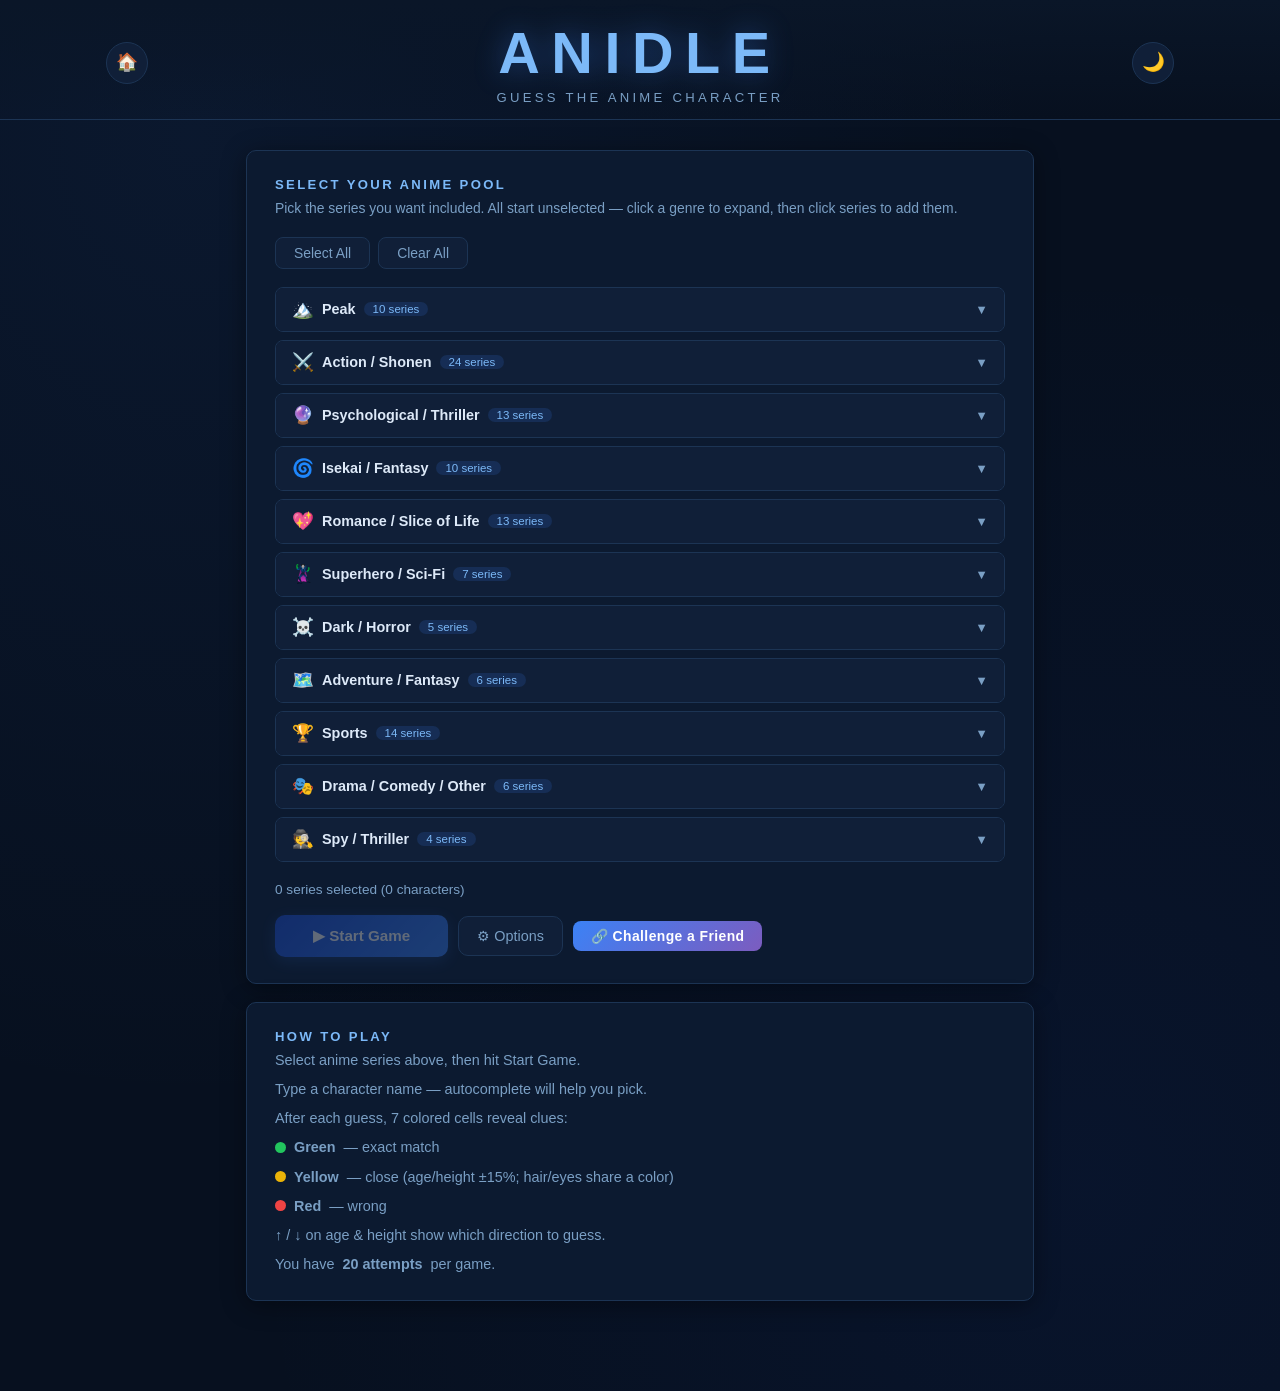
==== character.html @ cc4b34c2 "Add files via upload" ====
<!DOCTYPE html>
<html lang="en" data-theme="dark">
<head>
  <meta charset="UTF-8" />
  <meta name="viewport" content="width=device-width, initial-scale=1.0" />
  <title>ANIDLE – Guess the Anime Character</title>
  <link rel="stylesheet" href="style.css" />
</head>
<body>
<div id="app">

  <!-- HEADER -->
  <header>
    <div class="header-inner">
      <div class="header-left">
        <a href="index.html" class="home-btn" title="Back to mode select">🏠</a>
      </div>
      <div class="header-center">
        <h1 class="logo">ANIDLE</h1>
        <p class="tagline">Guess the Anime Character</p>
      </div>
      <div class="header-right">
        <button id="theme-toggle" class="theme-btn" title="Toggle light/dark mode">
          <span class="theme-icon">🌙</span>
        </button>
      </div>
    </div>
  </header>

  <!-- SETUP SCREEN -->
  <div id="setup-screen" class="screen active">
    <div class="setup-container">

      <div class="setup-card">
        <h2 class="section-title">Select Your Anime Pool</h2>
        <p class="setup-sub">Pick the series you want included. All start unselected — click a genre to expand, then click series to add them.</p>

        <div class="series-controls">
          <button id="select-all-btn" class="ctrl-btn">Select All</button>
          <button id="clear-all-btn" class="ctrl-btn">Clear All</button>
        </div>

        <div id="genre-list" class="genre-list"></div>

        <p id="pool-count" class="pool-count">0 series selected (0 characters)</p>

        <div class="start-row">
          <button id="start-btn" class="start-btn" disabled>▶ Start Game</button>
          <button id="options-btn" class="options-btn" title="Game Options">⚙ Options</button>
        </div>
      </div>

      <div class="how-to-play">
        <h3 class="section-title">How to Play</h3>
        <ul>
          <li>Select anime series above, then hit Start Game.</li>
          <li>Type a character name — autocomplete will help you pick.</li>
          <li>After each guess, 7 colored cells reveal clues:</li>
          <li><span class="dot green"></span><strong>Green</strong> — exact match</li>
          <li><span class="dot yellow"></span><strong>Yellow</strong> — close (age/height ±15%; hair/eyes share a color)</li>
          <li><span class="dot red"></span><strong>Red</strong> — wrong</li>
          <li>↑ / ↓ on age &amp; height show which direction to guess.</li>
          <li>You have <strong>20 attempts</strong> per game.</li>
        </ul>
      </div>

    </div>
  </div>

  <!-- GAME SCREEN -->
  <div id="game-screen" class="screen">
    <div class="game-layout">

      <!-- Main game column -->
      <div class="game-main">
        <div class="game-top">
          <button id="back-btn" class="back-btn">← Change Series</button>
          <div class="attempts-badge">Attempts: <span id="attempts-used">0</span> / 20</div>
        </div>

        <div class="guess-area">
          <div class="input-row">
            <div class="autocomplete-wrap">
              <input type="text" id="guess-input" placeholder="Type character name…" autocomplete="off" />
              <ul id="autocomplete-list" class="autocomplete-list hidden"></ul>
            </div>
            <button id="guess-btn">Guess</button>
          </div>
          <p id="guess-msg" class="guess-msg"></p>
        </div>

        <div class="table-wrap">
          <table id="guess-table">
            <thead>
              <tr>
                <th>#</th>
                <th>Name</th>
                <th>Series</th>
                <th>Age</th>
                <th>Height (cm)</th>
                <th>Gender</th>
                <th>Hair</th>
                <th>Eyes</th>
              </tr>
            </thead>
            <tbody id="guess-tbody"></tbody>
          </table>
        </div>
      </div>

      <!-- Side panel: selected series -->
      <div class="game-side">
        <div class="side-panel">
          <h3 class="side-title">Series in Pool</h3>
          <ul id="game-series-list" class="game-series-list"></ul>
        </div>
      </div>

    </div>
  </div>

  <!-- RESULT OVERLAY -->
  <div id="result-overlay" class="result-overlay hidden">
    <div class="result-card">
      <div id="result-emoji" class="result-emoji"></div>
      <h2 id="result-title"></h2>
      <p id="result-sub"></p>
      <div id="result-char" class="result-char"></div>
      <button id="play-again-btn" class="start-btn">▶ Play Again</button>
      <button id="change-series-btn" class="ctrl-btn">Change Series</button>
    </div>
  </div>

  <!-- OPTIONS MODAL -->
  <div id="options-overlay" class="options-overlay hidden">
    <div class="options-card">
      <div class="options-header">
        <h2 class="options-title">⚙ Game Options</h2>
        <button id="options-close" class="options-close">✕</button>
      </div>

      <div class="options-body">

        <div class="option-group">
          <div class="option-group-label">Search Bar</div>

          <div class="option-row">
            <div class="option-info">
              <span class="option-name">Show anime series in suggestions</span>
              <span class="option-desc">Autocomplete shows "Character (Series)" to help identify characters</span>
            </div>
            <label class="toggle">
              <input type="checkbox" id="opt-show-series" checked />
              <span class="toggle-slider"></span>
            </label>
          </div>

          <div class="option-row">
            <div class="option-info">
              <span class="option-name">Search by anime series name</span>
              <span class="option-desc">Type an anime name to filter characters from that series</span>
            </div>
            <label class="toggle">
              <input type="checkbox" id="opt-search-by-series" />
              <span class="toggle-slider"></span>
            </label>
          </div>

          <div class="option-row">
            <div class="option-info">
              <span class="option-name">Search by both name and series</span>
              <span class="option-desc">Matches characters whose name OR series contains your query</span>
            </div>
            <label class="toggle">
              <input type="checkbox" id="opt-search-both" />
              <span class="toggle-slider"></span>
            </label>
          </div>
        </div>

        <div class="option-group">
          <div class="option-group-label">Gameplay</div>

          <div class="option-row">
            <div class="option-info">
              <span class="option-name">Hide series column</span>
              <span class="option-desc">Removes the Series column from the guess table for a harder challenge</span>
            </div>
            <label class="toggle">
              <input type="checkbox" id="opt-hide-series-col" />
              <span class="toggle-slider"></span>
            </label>
          </div>

          <div class="option-row">
            <div class="option-info">
              <span class="option-name">Hard mode</span>
              <span class="option-desc">Reduces max attempts from 20 to 10</span>
            </div>
            <label class="toggle">
              <input type="checkbox" id="opt-hard-mode" />
              <span class="toggle-slider"></span>
            </label>
          </div>
        </div>

      </div>

      <div class="options-footer">
        <button id="options-save" class="start-btn">Save Options</button>
      </div>
    </div>
  </div>

</div>
<script src="data.js"></script>
<script src="game.js"></script>
</body>
</html>
---- style.css ----
/* ── ANIDLE – Dual Theme (Dark Blue / Light) ─────────────────────────────── */

/* ── DARK THEME (default) ────────────────────────────────────────────────── */
:root,
[data-theme="dark"] {
  --bg:          #07101f;
  --bg-card:     #0c1a30;
  --bg-card2:    #101f38;
  --bg-input:    #080f1e;
  --border:      #1c3454;
  --border-hi:   #2d6aad;
  --accent:      #3b82f6;
  --accent-dim:  #1d4ed8;
  --accent-light:#7cb9f8;
  --text:        #dde9f8;
  --text-muted:  #7a9fc4;
  --text-dim:    #2e4a68;
  --overlay-bg:  rgba(4,10,22,.88);

  --green:       #22c55e;  --green-bg:  #052e16;
  --yellow:      #eab308;  --yellow-bg: #3d2000;
  --red:         #ef4444;  --red-bg:    #450a0a;

  --shadow-card: 0 4px 24px rgba(0,0,0,.4);
  --shadow-modal: 0 20px 60px rgba(0,0,0,.6);
}

/* ── LIGHT THEME ─────────────────────────────────────────────────────────── */
[data-theme="light"] {
  --bg:          #f0f4fb;
  --bg-card:     #ffffff;
  --bg-card2:    #e8edf8;
  --bg-input:    #f8faff;
  --border:      #c8d8ee;
  --border-hi:   #5b9adf;
  --accent:      #2563eb;
  --accent-dim:  #1d4ed8;
  --accent-light:#1e40af;
  --text:        #0f172a;
  --text-muted:  #475569;
  --text-dim:    #94a3b8;
  --overlay-bg:  rgba(15,23,42,.55);

  --green:       #16a34a;  --green-bg:  #dcfce7;
  --yellow:      #ca8a04;  --yellow-bg: #fef9c3;
  --red:         #dc2626;  --red-bg:    #fee2e2;

  --shadow-card: 0 4px 24px rgba(100,116,139,.12);
  --shadow-modal: 0 20px 60px rgba(15,23,42,.22);
}

*, *::before, *::after { box-sizing: border-box; margin: 0; padding: 0; }
html { scroll-behavior: smooth; }

body {
  background: var(--bg);
  color: var(--text);
  font-family: Arial, Helvetica, sans-serif;
  font-size: 15px;
  min-height: 100vh;
  transition: background .25s, color .25s;
}

[data-theme="dark"] body {
  background-image:
    radial-gradient(ellipse at 15% 10%, rgba(59,130,246,.07) 0%, transparent 55%),
    radial-gradient(ellipse at 85% 85%, rgba(29,78,216,.07) 0%, transparent 55%);
}

/* ── HEADER ─────────────────────────────────────────────────────────────── */
header {
  border-bottom: 1px solid var(--border);
  background: var(--bg-card);
  transition: background .25s, border-color .25s;
}
[data-theme="dark"] header {
  background: linear-gradient(180deg, #0a1628 0%, transparent 100%);
}

.header-inner {
  display: flex;
  align-items: center;
  justify-content: space-between;
  max-width: 1100px;
  margin: 0 auto;
  padding: 20px 16px 14px;
}
.header-left, .header-right { flex: 0 0 60px; }
.header-right { display: flex; justify-content: flex-end; }
.header-center { text-align: center; }

.logo {
  font-family: Arial Black, Arial, sans-serif;
  font-size: clamp(2.2rem, 6vw, 3.6rem);
  font-weight: 900;
  letter-spacing: .2em;
  color: var(--accent);
  transition: color .25s;
}
[data-theme="dark"] .logo {
  color: var(--accent-light);
  filter: drop-shadow(0 0 14px rgba(59,130,246,.4));
}
.tagline {
  color: var(--text-muted);
  font-size: .82rem;
  letter-spacing: .25em;
  text-transform: uppercase;
  margin-top: 4px;
}

/* ── THEME TOGGLE ────────────────────────────────────────────────────────── */
.theme-btn {
  background: var(--bg-card2);
  border: 1px solid var(--border);
  border-radius: 50%;
  width: 42px; height: 42px;
  display: flex; align-items: center; justify-content: center;
  cursor: pointer;
  font-size: 1.15rem;
  transition: all .2s;
  line-height: 1;
}
.theme-btn:hover {
  border-color: var(--accent);
  transform: rotate(20deg) scale(1.08);
  box-shadow: 0 0 10px rgba(59,130,246,.3);
}

/* ── SCREENS ─────────────────────────────────────────────────────────────── */
.screen { display: none; }
.screen.active { display: block; }

/* ── SETUP ───────────────────────────────────────────────────────────────── */
.setup-container {
  max-width: 820px;
  margin: 30px auto;
  padding: 0 16px 60px;
  display: flex;
  flex-direction: column;
  gap: 18px;
}

.setup-card, .how-to-play {
  background: var(--bg-card);
  border: 1px solid var(--border);
  border-radius: 10px;
  padding: 26px 28px;
  box-shadow: var(--shadow-card);
  transition: background .25s, border-color .25s;
}

.section-title {
  font-size: .82rem;
  letter-spacing: .18em;
  text-transform: uppercase;
  color: var(--accent);
  margin-bottom: 6px;
}
[data-theme="dark"] .section-title { color: var(--accent-light); }

.setup-sub {
  color: var(--text-muted);
  font-size: .87rem;
  margin-bottom: 18px;
  line-height: 1.5;
}

.series-controls {
  display: flex;
  gap: 8px;
  margin-bottom: 18px;
}
.ctrl-btn {
  background: var(--bg-card2);
  border: 1px solid var(--border);
  color: var(--text-muted);
  padding: 7px 18px;
  border-radius: 8px;
  font-family: Arial, Helvetica, sans-serif;
  font-size: .87rem;
  cursor: pointer;
  transition: all .15s;
}
.ctrl-btn:hover { border-color: var(--accent); color: var(--accent); }

/* ── START ROW ───────────────────────────────────────────────────────────── */
.start-row {
  display: flex;
  align-items: center;
  gap: 10px;
  flex-wrap: wrap;
}

.options-btn {
  background: var(--bg-card2);
  border: 1px solid var(--border);
  color: var(--text-muted);
  padding: 11px 18px;
  border-radius: 10px;
  font-family: Arial, Helvetica, sans-serif;
  font-size: .9rem;
  cursor: pointer;
  transition: all .15s;
  white-space: nowrap;
}
.options-btn:hover {
  border-color: var(--accent);
  color: var(--accent);
}

/* ── GENRE ACCORDION ─────────────────────────────────────────────────────── */
.genre-list {
  display: flex;
  flex-direction: column;
  gap: 8px;
  margin-bottom: 20px;
}

.genre-block { border: 1px solid var(--border); border-radius: 8px; overflow: hidden; transition: border-color .15s; }

.genre-header {
  width: 100%;
  background: var(--bg-card2);
  border: none;
  color: var(--text);
  font-family: Arial, Helvetica, sans-serif;
  font-size: .9rem;
  font-weight: bold;
  padding: 11px 16px;
  text-align: left;
  cursor: pointer;
  display: flex;
  align-items: center;
  justify-content: space-between;
  gap: 8px;
  transition: background .15s;
  user-select: none;
}
.genre-header:hover { background: rgba(59,130,246,.08); }
.genre-header.open   { background: rgba(59,130,246,.12); color: var(--accent); }
[data-theme="dark"] .genre-header.open { color: var(--accent-light); }

.genre-label { display: flex; align-items: center; gap: 8px; }
.genre-icon  { font-size: 1.1rem; }
.genre-badge {
  font-size: .72rem;
  background: rgba(59,130,246,.15);
  color: var(--accent);
  border-radius: 99px;
  padding: 1px 9px;
  font-weight: normal;
}
[data-theme="dark"] .genre-badge { color: var(--accent-light); }

.genre-arrow {
  font-size: .8rem;
  color: var(--text-muted);
  transition: transform .2s;
}
.genre-header.open .genre-arrow { transform: rotate(180deg); }

.genre-body {
  display: none;
  padding: 12px 14px;
  background: var(--bg);
  flex-wrap: wrap;
  gap: 8px;
}
.genre-body.open { display: flex; }

.series-tag {
  padding: 7px 15px;
  border-radius: 999px;
  border: 1.5px solid var(--border);
  background: var(--bg-card);
  color: var(--text-muted);
  font-family: Arial, Helvetica, sans-serif;
  font-size: .82rem;
  cursor: pointer;
  transition: all .15s;
  user-select: none;
}
.series-tag:hover { border-color: var(--accent); color: var(--accent); }
.series-tag.selected {
  background: rgba(59,130,246,.15);
  border-color: var(--accent);
  color: var(--accent);
  box-shadow: 0 0 8px rgba(59,130,246,.15);
}
[data-theme="dark"] .series-tag.selected { color: var(--accent-light); }

#pool-count {
  font-size: .85rem;
  color: var(--text-muted);
  margin-bottom: 18px;
}

.start-btn {
  background: linear-gradient(135deg, #1d4ed8, #3b82f6);
  border: none;
  color: #fff;
  padding: 12px 38px;
  border-radius: 10px;
  font-family: Arial, Helvetica, sans-serif;
  font-size: .95rem;
  font-weight: bold;
  cursor: pointer;
  transition: all .2s;
  box-shadow: 0 4px 16px rgba(59,130,246,.3);
}
.start-btn:hover:not(:disabled) { transform: translateY(-1px); box-shadow: 0 6px 22px rgba(59,130,246,.4); }
.start-btn:disabled { opacity: .35; cursor: not-allowed; }

/* ── HOW TO PLAY ─────────────────────────────────────────────────────────── */
.how-to-play ul { list-style: none; display: flex; flex-direction: column; gap: 9px; }
.how-to-play li { color: var(--text-muted); font-size: .9rem; display: flex; align-items: center; gap: 8px; line-height: 1.4; }
.dot { width: 11px; height: 11px; border-radius: 50%; flex-shrink: 0; }
.dot.green  { background: var(--green); }
.dot.yellow { background: var(--yellow); }
.dot.red    { background: var(--red); }

/* ── GAME LAYOUT ─────────────────────────────────────────────────────────── */
.game-layout {
  display: flex;
  align-items: flex-start;
  gap: 18px;
  max-width: 1100px;
  margin: 24px auto;
  padding: 0 14px 60px;
}

.game-main { flex: 1 1 0; min-width: 0; }

/* ── GAME TOP BAR ─────────────────────────────────────────────────────────── */
.game-top {
  display: flex;
  align-items: center;
  justify-content: space-between;
  margin-bottom: 18px;
  flex-wrap: wrap;
  gap: 10px;
}
.back-btn {
  background: transparent;
  border: 1px solid var(--border);
  color: var(--text-muted);
  padding: 7px 14px;
  border-radius: 8px;
  font-family: Arial, Helvetica, sans-serif;
  font-size: .85rem;
  cursor: pointer;
  transition: all .15s;
}
.back-btn:hover { border-color: var(--accent); color: var(--accent); }
.attempts-badge {
  background: var(--bg-card);
  border: 1px solid var(--border);
  border-radius: 8px;
  padding: 7px 16px;
  font-size: .85rem;
  color: var(--text-muted);
}
.attempts-badge span { color: var(--accent); font-weight: bold; }
[data-theme="dark"] .attempts-badge span { color: var(--accent-light); }

/* ── GUESS INPUT ─────────────────────────────────────────────────────────── */
.guess-area {
  display: flex;
  flex-direction: column;
  align-items: center;
  gap: 8px;
  margin-bottom: 22px;
}
.input-row {
  display: flex;
  gap: 8px;
  width: 100%;
  max-width: 520px;
}
.autocomplete-wrap { position: relative; flex: 1; }
#guess-input {
  width: 100%;
  background: var(--bg-input);
  border: 1.5px solid var(--border);
  border-radius: 10px;
  color: var(--text);
  font-family: Arial, Helvetica, sans-serif;
  font-size: .95rem;
  padding: 10px 14px;
  outline: none;
  transition: border-color .15s, background .25s;
}
#guess-input:focus { border-color: var(--accent); box-shadow: 0 0 8px rgba(59,130,246,.2); }
#guess-input::placeholder { color: var(--text-dim); }

.autocomplete-list {
  position: absolute;
  top: calc(100% + 3px);
  left: 0; right: 0;
  background: var(--bg-card);
  border: 1px solid var(--border-hi);
  border-radius: 10px;
  list-style: none;
  z-index: 100;
  max-height: 220px;
  overflow-y: auto;
  box-shadow: var(--shadow-modal);
}
.autocomplete-list.hidden { display: none; }
.autocomplete-list li {
  padding: 9px 14px;
  cursor: pointer;
  font-size: .87rem;
  color: var(--text-muted);
  border-bottom: 1px solid var(--border);
  transition: background .1s;
  display: flex;
  flex-direction: column;
  gap: 1px;
}
.autocomplete-list li:last-child { border-bottom: none; }
.autocomplete-list li:hover, .autocomplete-list li.active {
  background: rgba(59,130,246,.1);
  color: var(--accent);
}
[data-theme="dark"] .autocomplete-list li:hover,
[data-theme="dark"] .autocomplete-list li.active { color: var(--accent-light); }

/* Series label under the name in autocomplete */
.ac-name { font-weight: bold; }
.ac-series { font-size: .75rem; opacity: .7; }

#guess-btn {
  background: linear-gradient(135deg, #1d4ed8, #3b82f6);
  border: none;
  color: #fff;
  padding: 10px 22px;
  border-radius: 10px;
  font-family: Arial, Helvetica, sans-serif;
  font-size: .9rem;
  font-weight: bold;
  cursor: pointer;
  transition: all .15s;
  white-space: nowrap;
}
#guess-btn:hover { transform: translateY(-1px); box-shadow: 0 4px 14px rgba(59,130,246,.4); }
.guess-msg { font-size: .83rem; color: var(--text-muted); min-height: 18px; font-style: italic; }

/* ── GUESS TABLE ─────────────────────────────────────────────────────────── */
.table-wrap {
  overflow-x: auto;
  border-radius: 10px;
  border: 1px solid var(--border);
}
#guess-table {
  width: 100%;
  border-collapse: collapse;
  min-width: 660px;
}
#guess-table thead tr {
  background: var(--bg-card2);
  border-bottom: 2px solid var(--border-hi);
}
#guess-table th {
  padding: 11px 8px;
  font-size: .75rem;
  letter-spacing: .1em;
  text-transform: uppercase;
  color: var(--accent);
  text-align: center;
  white-space: nowrap;
}
[data-theme="dark"] #guess-table th { color: var(--accent-light); }
#guess-table th:first-child { width: 32px; }
#guess-table tbody tr { animation: rowIn .3s ease forwards; opacity: 0; }
@keyframes rowIn {
  from { opacity: 0; transform: translateY(-8px); }
  to   { opacity: 1; transform: translateY(0); }
}
#guess-table td { padding: 0; border-bottom: 1px solid var(--border); text-align: center; }
#guess-table td:first-child { padding: 8px 4px; color: var(--text-dim); font-size: .78rem; }
.cell-inner {
  margin: 4px 5px;
  padding: 7px 5px;
  border-radius: 5px;
  font-size: .81rem;
  font-weight: bold;
  line-height: 1.25;
}
.cell-green  { background: var(--green-bg);  color: var(--green);  border: 1px solid rgba(34,197,94,.3); }
.cell-yellow { background: var(--yellow-bg); color: var(--yellow); border: 1px solid rgba(234,179,8,.3); }
.cell-red    { background: var(--red-bg);    color: var(--red);    border: 1px solid rgba(239,68,68,.3); }

/* Hide series column when option enabled */
.hide-series-col #guess-table th:nth-child(3),
.hide-series-col #guess-table td:nth-child(3) { display: none; }

/* ── SIDE PANEL ──────────────────────────────────────────────────────────── */
.game-side { flex: 0 0 200px; }
.side-panel {
  background: var(--bg-card);
  border: 1px solid var(--border);
  border-radius: 10px;
  padding: 16px;
  position: sticky;
  top: 20px;
  max-height: calc(100vh - 100px);
  overflow-y: auto;
  transition: background .25s, border-color .25s;
}
.side-title {
  font-size: .75rem;
  letter-spacing: .15em;
  text-transform: uppercase;
  color: var(--accent);
  margin-bottom: 12px;
  padding-bottom: 8px;
  border-bottom: 1px solid var(--border);
}
[data-theme="dark"] .side-title { color: var(--accent-light); }
.game-series-list { list-style: none; display: flex; flex-direction: column; gap: 5px; }
.game-series-list li {
  font-size: .78rem;
  color: var(--text-muted);
  padding: 5px 8px;
  background: var(--bg-card2);
  border-radius: 5px;
  line-height: 1.3;
  word-break: break-word;
}

/* ── RESULT OVERLAY ──────────────────────────────────────────────────────── */
.result-overlay {
  position: fixed; inset: 0;
  background: var(--overlay-bg);
  backdrop-filter: blur(5px);
  display: flex; align-items: center; justify-content: center;
  z-index: 200; padding: 16px;
}
.result-overlay.hidden { display: none; }
.result-card {
  background: var(--bg-card);
  border: 1px solid var(--border-hi);
  border-radius: 10px;
  padding: 36px 32px;
  text-align: center;
  max-width: 420px; width: 100%;
  box-shadow: var(--shadow-modal);
  animation: popIn .35s cubic-bezier(.175,.885,.32,1.275) forwards;
}
@keyframes popIn {
  from { opacity: 0; transform: scale(.88); }
  to   { opacity: 1; transform: scale(1); }
}
.result-emoji { font-size: 2.8rem; margin-bottom: 10px; }
.result-card h2 { font-size: 1.5rem; font-weight: 900; margin-bottom: 8px; letter-spacing: .05em; }
.result-card > p { color: var(--text-muted); margin-bottom: 18px; font-size: .9rem; }
.result-char {
  background: var(--bg-card2); border: 1px solid var(--border); border-radius: 10px;
  padding: 14px; margin-bottom: 20px; text-align: left;
  font-size: .85rem; line-height: 1.8; color: var(--text-muted);
}
.result-char strong { color: var(--accent); font-size: 1rem; display: block; margin-bottom: 2px; }
[data-theme="dark"] .result-char strong { color: var(--accent-light); }
.result-card .start-btn { margin-bottom: 8px; display: block; width: 100%; }
.result-card .ctrl-btn  { display: block; width: 100%; }

/* ── OPTIONS MODAL ───────────────────────────────────────────────────────── */
.options-overlay {
  position: fixed; inset: 0;
  background: var(--overlay-bg);
  backdrop-filter: blur(5px);
  display: flex; align-items: center; justify-content: center;
  z-index: 300; padding: 16px;
}
.options-overlay.hidden { display: none; }

.options-card {
  background: var(--bg-card);
  border: 1px solid var(--border-hi);
  border-radius: 14px;
  width: 100%;
  max-width: 500px;
  box-shadow: var(--shadow-modal);
  animation: popIn .3s cubic-bezier(.175,.885,.32,1.275) forwards;
  display: flex;
  flex-direction: column;
  max-height: 90vh;
  overflow: hidden;
}

.options-header {
  display: flex;
  align-items: center;
  justify-content: space-between;
  padding: 20px 24px 16px;
  border-bottom: 1px solid var(--border);
}
.options-title {
  font-size: 1.05rem;
  font-weight: bold;
  color: var(--text);
  letter-spacing: .04em;
}
.options-close {
  background: var(--bg-card2);
  border: 1px solid var(--border);
  color: var(--text-muted);
  border-radius: 8px;
  width: 34px; height: 34px;
  display: flex; align-items: center; justify-content: center;
  cursor: pointer;
  font-size: .9rem;
  transition: all .15s;
  line-height: 1;
}
.options-close:hover { border-color: var(--red); color: var(--red); }

.options-body {
  padding: 18px 24px;
  overflow-y: auto;
  flex: 1;
  display: flex;
  flex-direction: column;
  gap: 22px;
}

.option-group {
  display: flex;
  flex-direction: column;
  gap: 2px;
}
.option-group-label {
  font-size: .72rem;
  letter-spacing: .16em;
  text-transform: uppercase;
  color: var(--accent);
  margin-bottom: 10px;
  padding-bottom: 6px;
  border-bottom: 1px solid var(--border);
}
[data-theme="dark"] .option-group-label { color: var(--accent-light); }

.option-row {
  display: flex;
  align-items: center;
  justify-content: space-between;
  gap: 14px;
  padding: 10px 12px;
  border-radius: 8px;
  transition: background .1s;
}
.option-row:hover { background: rgba(59,130,246,.05); }

.option-info {
  display: flex;
  flex-direction: column;
  gap: 2px;
  flex: 1;
}
.option-name {
  font-size: .88rem;
  color: var(--text);
  font-weight: 500;
}
.option-desc {
  font-size: .76rem;
  color: var(--text-muted);
  line-height: 1.4;
}

/* ── TOGGLE SWITCH ───────────────────────────────────────────────────────── */
.toggle {
  position: relative;
  display: inline-block;
  width: 44px; height: 24px;
  flex-shrink: 0;
}
.toggle input { opacity: 0; width: 0; height: 0; }
.toggle-slider {
  position: absolute;
  inset: 0;
  background: var(--bg-card2);
  border: 1.5px solid var(--border);
  border-radius: 24px;
  cursor: pointer;
  transition: background .2s, border-color .2s;
}
.toggle-slider::before {
  content: '';
  position: absolute;
  width: 16px; height: 16px;
  left: 3px; top: 50%;
  transform: translateY(-50%);
  background: var(--text-dim);
  border-radius: 50%;
  transition: transform .2s, background .2s;
}
.toggle input:checked + .toggle-slider {
  background: rgba(59,130,246,.25);
  border-color: var(--accent);
}
.toggle input:checked + .toggle-slider::before {
  transform: translate(20px, -50%);
  background: var(--accent);
}

.options-footer {
  padding: 14px 24px 20px;
  border-top: 1px solid var(--border);
}
.options-footer .start-btn { width: 100%; }

/* ── SCROLLBAR ───────────────────────────────────────────────────────────── */
::-webkit-scrollbar { width: 5px; height: 5px; }
::-webkit-scrollbar-track { background: var(--bg); }
::-webkit-scrollbar-thumb { background: var(--border-hi); border-radius: 3px; }
::-webkit-scrollbar-thumb:hover { background: var(--accent); }

/* ── RESPONSIVE ──────────────────────────────────────────────────────────── */
@media (max-width: 720px) {
  .game-layout { flex-direction: column; }
  .game-side { flex: none; width: 100%; }
  .side-panel { position: static; max-height: 180px; }
  .start-row { flex-direction: column; align-items: stretch; }
  .options-btn { text-align: center; }
}

/* ── CHALLENGE MODE STYLES ─────────────────────────────────────────────── */

.challenge-create-btn {
  background: linear-gradient(135deg, var(--accent), #7c5cbf);
  color: #fff;
  border: none;
  font-weight: 600;
  letter-spacing: .03em;
}
.challenge-create-btn:hover {
  opacity: .88;
  transform: translateY(-1px);
}

/* Challenge card — wider to fit the genre accordion */
.challenge-card {
  max-width: 620px !important;
  width: 94vw;
}

/* ── CHALLENGE GENRE ACCORDION (mirrors main setup accordion) ─────────────── */
.ch-genre-list {
  display: flex;
  flex-direction: column;
  gap: 6px;
  margin-bottom: 14px;
}

.ch-genre-block {
  border: 1px solid var(--border);
  border-radius: 8px;
  overflow: hidden;
  transition: border-color .15s;
}

.ch-genre-header {
  width: 100%;
  background: var(--bg-card2);
  border: none;
  color: var(--text);
  font-family: Arial, Helvetica, sans-serif;
  font-size: .88rem;
  font-weight: bold;
  padding: 10px 14px;
  text-align: left;
  cursor: pointer;
  display: flex;
  align-items: center;
  justify-content: space-between;
  gap: 8px;
  transition: background .15s;
  user-select: none;
}
.ch-genre-header:hover { background: rgba(59,130,246,.08); }
.ch-genre-header.open  { background: rgba(59,130,246,.12); color: var(--accent); }
[data-theme="dark"] .ch-genre-header.open { color: var(--accent-light); }

.ch-genre-label { display: flex; align-items: center; gap: 7px; }
.ch-genre-icon  { font-size: 1rem; }
.ch-genre-badge {
  font-size: .7rem;
  background: rgba(59,130,246,.15);
  color: var(--accent);
  border-radius: 99px;
  padding: 1px 8px;
  font-weight: normal;
}
[data-theme="dark"] .ch-genre-badge { color: var(--accent-light); }

.ch-genre-arrow {
  font-size: .78rem;
  color: var(--text-muted);
  transition: transform .2s;
}
.ch-genre-header.open .ch-genre-arrow { transform: rotate(180deg); }

.ch-genre-body {
  display: none;
  padding: 10px 12px;
  background: var(--bg);
  flex-wrap: wrap;
  gap: 7px;
}
.ch-genre-body.open { display: flex; }

.ch-series-tag {
  padding: 6px 13px;
  border-radius: 999px;
  border: 1.5px solid var(--border);
  background: var(--bg-card);
  color: var(--text-muted);
  font-family: Arial, Helvetica, sans-serif;
  font-size: .8rem;
  cursor: pointer;
  transition: all .15s;
  user-select: none;
}
.ch-series-tag:hover { border-color: var(--accent); color: var(--accent); }
.ch-series-tag.selected {
  background: rgba(59,130,246,.15);
  border-color: var(--accent);
  color: var(--accent);
  box-shadow: 0 0 6px rgba(59,130,246,.15);
}
[data-theme="dark"] .ch-series-tag.selected { color: var(--accent-light); }

/* Selected series summary chips */
.ch-selected-summary {
  display: flex;
  flex-wrap: wrap;
  gap: 6px;
  margin-bottom: 10px;
  min-height: 0;
}
.ch-selected-chip {
  display: flex;
  align-items: center;
  gap: 5px;
  background: rgba(59,130,246,.15);
  border: 1px solid var(--accent);
  border-radius: 999px;
  padding: 4px 10px 4px 12px;
  font-size: .78rem;
  color: var(--accent);
}
[data-theme="dark"] .ch-selected-chip { color: var(--accent-light); border-color: var(--accent-light); }
.ch-chip-remove {
  background: none;
  border: none;
  color: inherit;
  cursor: pointer;
  font-size: .9rem;
  padding: 0;
  line-height: 1;
  opacity: .7;
  transition: opacity .15s;
}
.ch-chip-remove:hover { opacity: 1; }

#ch-series-count {
  font-size: .82rem;
  color: var(--text-muted);
  margin-bottom: 12px;
}

/* ── CHARACTER PICKER (step 3) ───────────────────────────────────────────── */
.ch-char-section {
  display: none;
}
.ch-char-section.visible {
  display: block;
}

/* Themed select — matches the rest of the UI */
.ch-select {
  width: 100%;
  padding: 9px 12px;
  border-radius: 8px;
  border: 1.5px solid var(--border);
  background: var(--bg-input);
  color: var(--text);
  font-family: Arial, Helvetica, sans-serif;
  font-size: .9rem;
  cursor: pointer;
  margin-top: 6px;
  transition: border-color .2s, background .2s;
  appearance: none;
  -webkit-appearance: none;
  background-image: url("data:image/svg+xml,%3Csvg xmlns='http://www.w3.org/2000/svg' width='12' height='8' viewBox='0 0 12 8'%3E%3Cpath d='M1 1l5 5 5-5' stroke='%237a9fc4' stroke-width='1.5' fill='none' stroke-linecap='round' stroke-linejoin='round'/%3E%3C/svg%3E");
  background-repeat: no-repeat;
  background-position: right 12px center;
  padding-right: 34px;
}
.ch-select:focus {
  outline: none;
  border-color: var(--accent);
  box-shadow: 0 0 6px rgba(59,130,246,.2);
}
.ch-select option {
  background: var(--bg-card);
  color: var(--text);
}

/* Link row */
.ch-link-row {
  display: flex;
  gap: 8px;
  margin-top: 6px;
  align-items: stretch;
}
.ch-link-input {
  flex: 1;
  padding: 8px 10px;
  border-radius: 8px;
  border: 1.5px solid var(--border);
  background: var(--bg-input);
  color: var(--text);
  font-size: .82rem;
  font-family: monospace;
  min-width: 0;
  cursor: text;
  transition: border-color .2s;
}
.ch-link-input:focus {
  outline: none;
  border-color: var(--accent);
}

/* Challenge banner (receiver) */
.challenge-banner {
  display: flex;
  align-items: center;
  gap: 10px;
  padding: 10px 20px;
  background: linear-gradient(90deg, #1a3a2a, #1e2a3a);
  border-bottom: 2px solid var(--green);
  color: var(--text);
  font-size: .93rem;
  font-weight: 500;
}
.challenge-banner.hidden {
  display: none;
}
[data-theme="light"] .challenge-banner {
  background: linear-gradient(90deg, #d4f0e0, #d4e8f8);
  border-bottom-color: var(--green);
}

/* ── HOME BUTTON ──────────────────────────────────────────────────────────── */
.home-btn {
  display: flex;
  align-items: center;
  justify-content: center;
  width: 42px; height: 42px;
  background: var(--bg-card2);
  border: 1px solid var(--border);
  border-radius: 50%;
  font-size: 1.1rem;
  text-decoration: none;
  transition: all .2s;
  cursor: pointer;
}
.home-btn:hover {
  border-color: var(--accent);
  transform: scale(1.08);
  box-shadow: 0 0 10px rgba(59,130,246,.3);
}

/* ── SERIES MODE TABLE (wider) ────────────────────────────────────────────── */
#guess-table.series-table { min-width: 820px; }
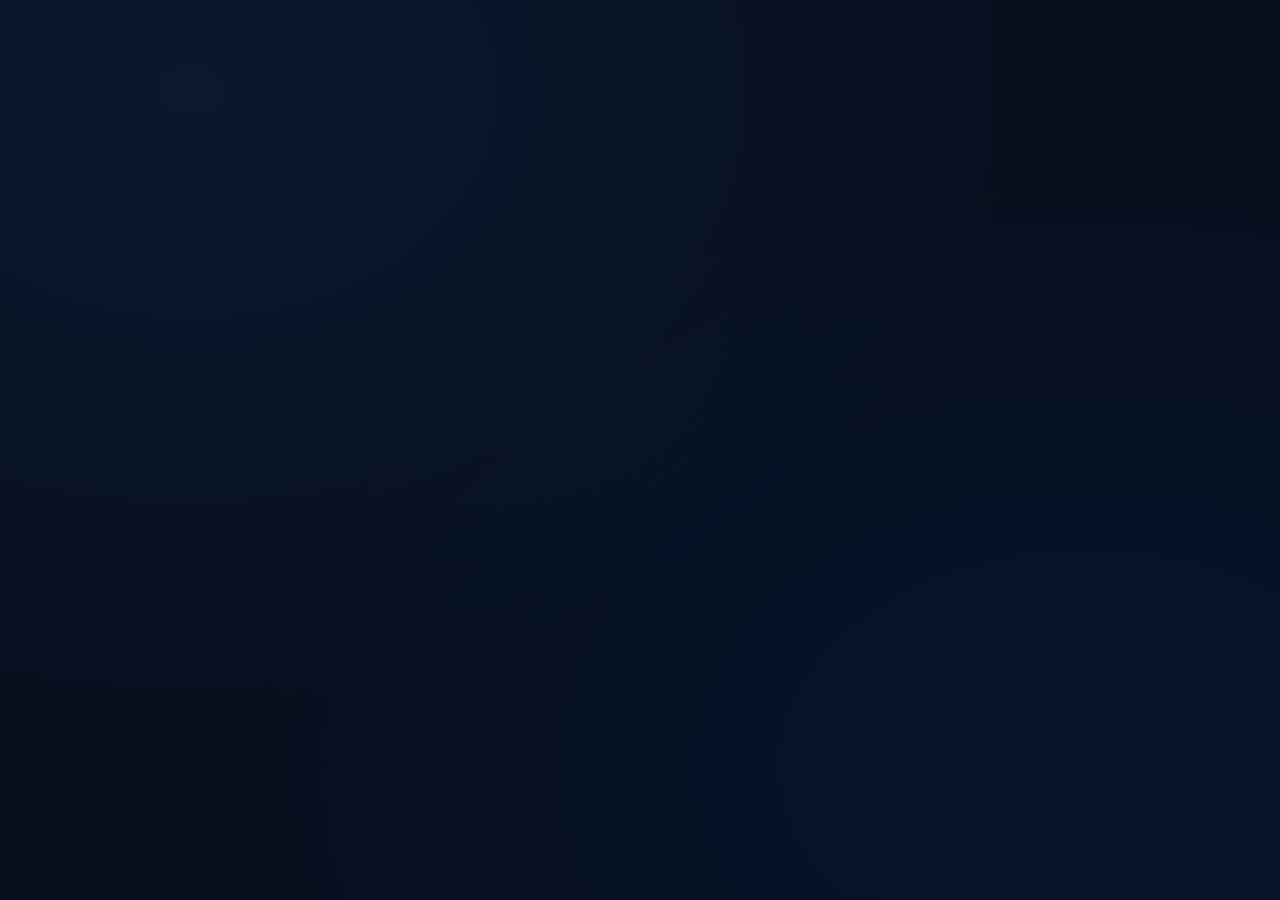
==== commit 1e12c6f7: "Update character.html" ====
--- a/character.html
+++ b/character.html
@@ -5,6 +5,18 @@
   <meta name="viewport" content="width=device-width, initial-scale=1.0" />
   <title>ANIDLE – Guess the Anime Character</title>
   <link rel="stylesheet" href="style.css" />
+  <script>
+    try {
+      var t = localStorage.getItem('anidle_theme');
+      if (t === 'light' || t === 'dark') document.documentElement.setAttribute('data-theme', t);
+    } catch(e) {}
+  </script>
+  <style>
+    try {
+      var t = localStorage.getItem('anidle_theme');
+      if (t === 'light' || t === 'dark') document.documentElement.setAttribute('data-theme', t);
+    } catch(e) {}
+  </script>
 </head>
 <body>
 <div id="app">
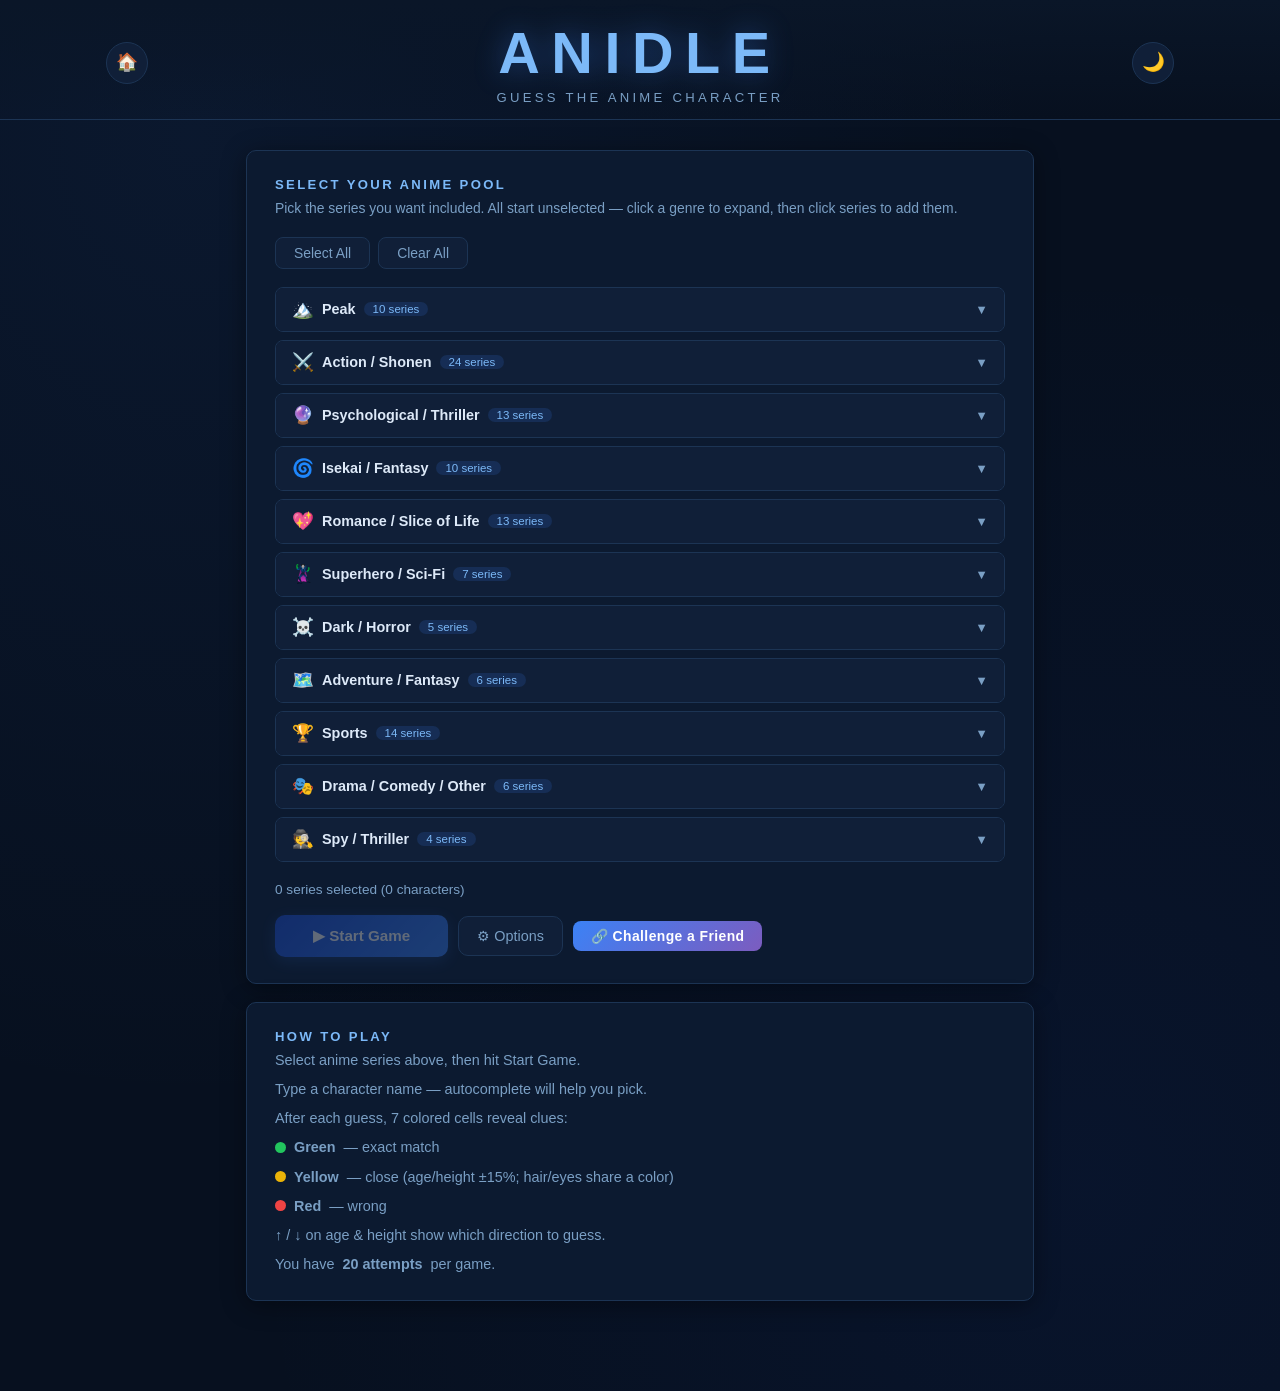
==== commit fa83d277: "Update character.html" ====
--- a/character.html
+++ b/character.html
@@ -6,12 +6,6 @@
   <title>ANIDLE – Guess the Anime Character</title>
   <link rel="stylesheet" href="style.css" />
   <script>
-    try {
-      var t = localStorage.getItem('anidle_theme');
-      if (t === 'light' || t === 'dark') document.documentElement.setAttribute('data-theme', t);
-    } catch(e) {}
-  </script>
-  <style>
     try {
       var t = localStorage.getItem('anidle_theme');
       if (t === 'light' || t === 'dark') document.documentElement.setAttribute('data-theme', t);
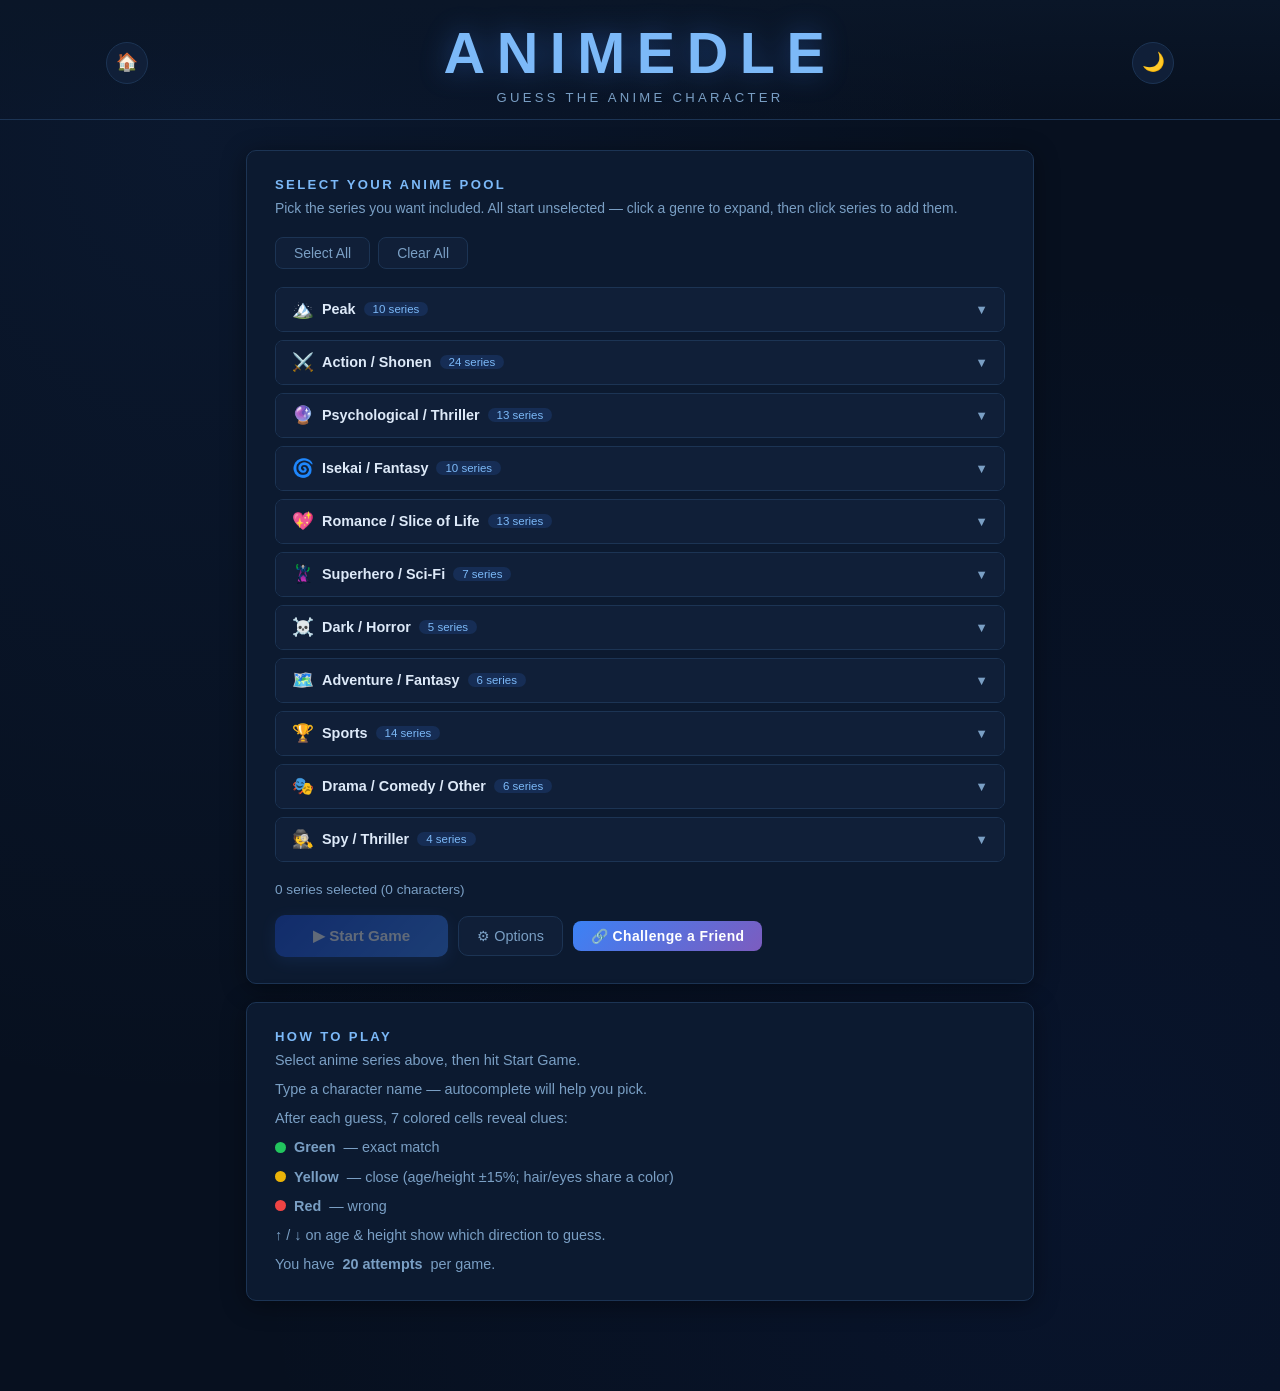
==== commit e9aac3cb: "Update character.html" ====
--- a/character.html
+++ b/character.html
@@ -3,11 +3,11 @@
 <head>
   <meta charset="UTF-8" />
   <meta name="viewport" content="width=device-width, initial-scale=1.0" />
-  <title>ANIDLE – Guess the Anime Character</title>
+  <title>ANIMEDLE – Guess the Anime Character</title>
   <link rel="stylesheet" href="style.css" />
   <script>
     try {
-      var t = localStorage.getItem('anidle_theme');
+      var t = localStorage.getItem('animedle_theme');
       if (t === 'light' || t === 'dark') document.documentElement.setAttribute('data-theme', t);
     } catch(e) {}
   </script>
@@ -22,7 +22,7 @@
         <a href="index.html" class="home-btn" title="Back to mode select">🏠</a>
       </div>
       <div class="header-center">
-        <h1 class="logo">ANIDLE</h1>
+        <h1 class="logo">ANIMEDLE</h1>
         <p class="tagline">Guess the Anime Character</p>
       </div>
       <div class="header-right">
